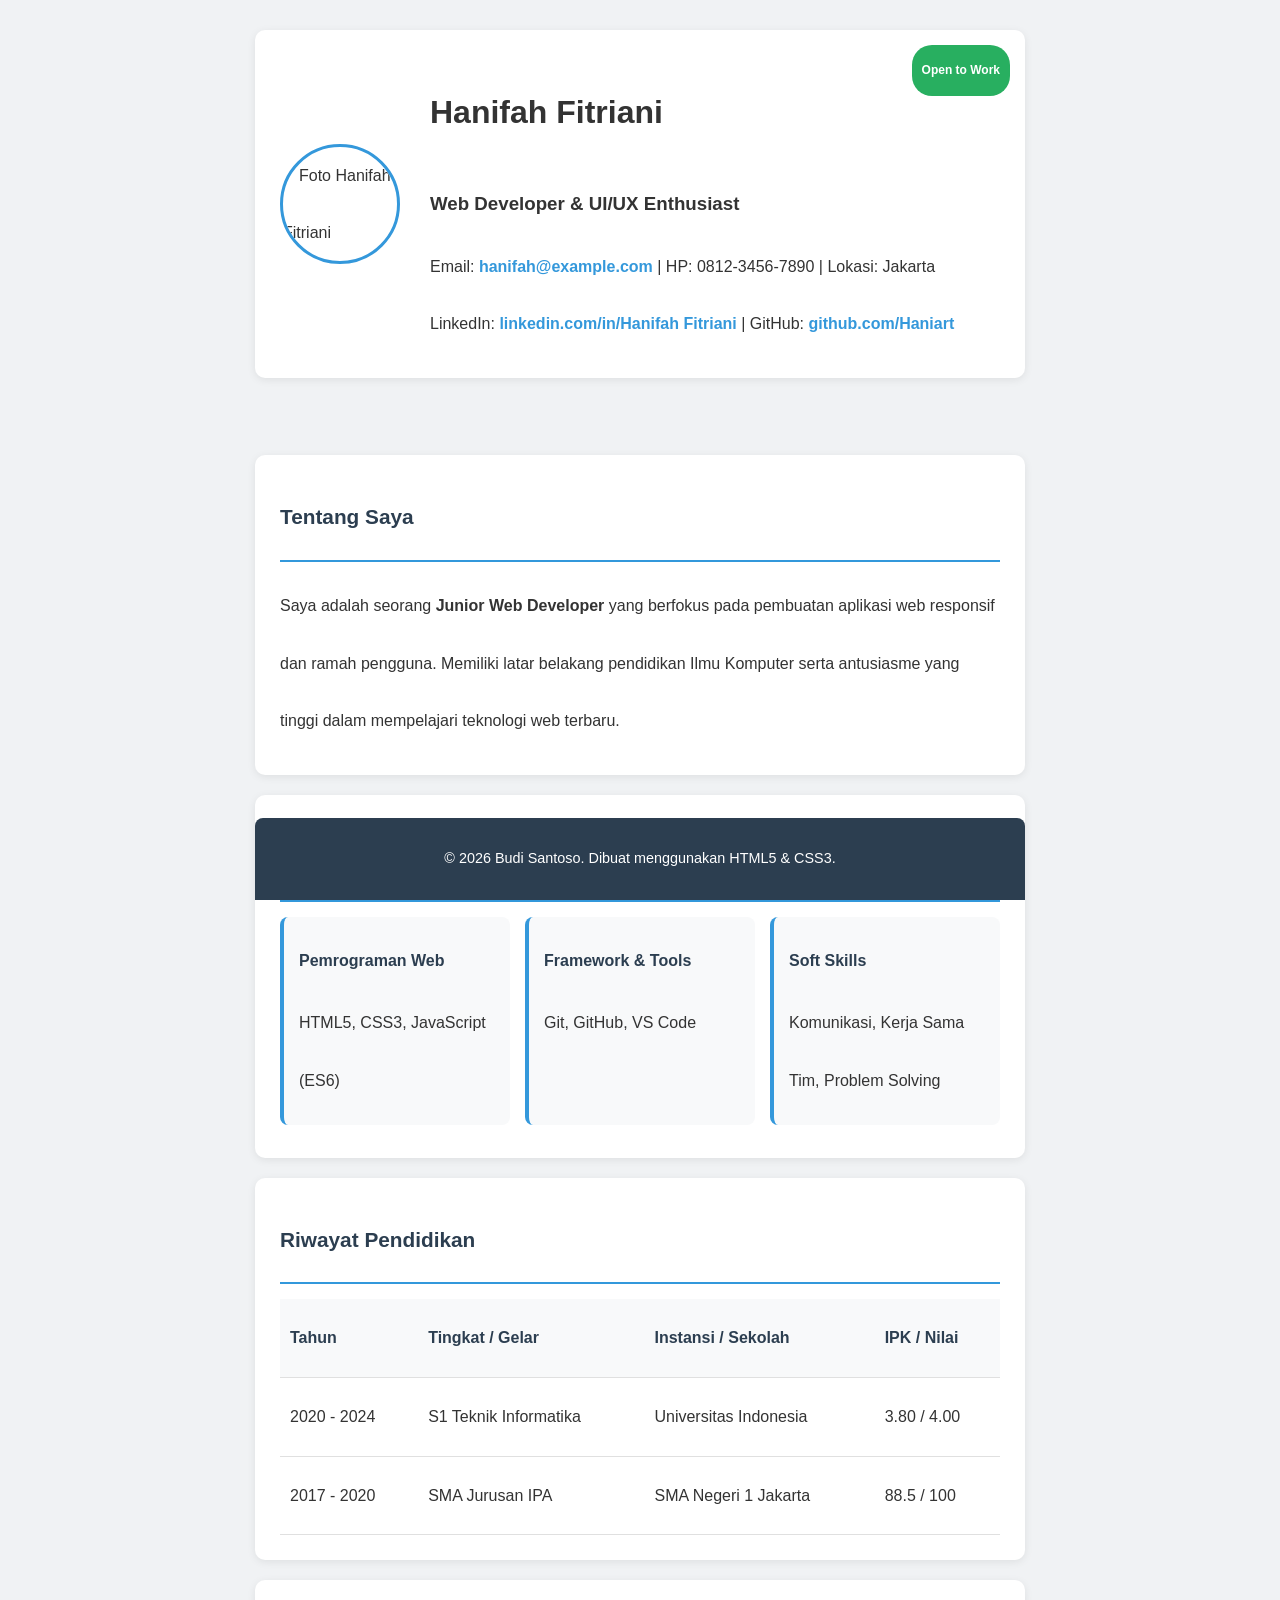
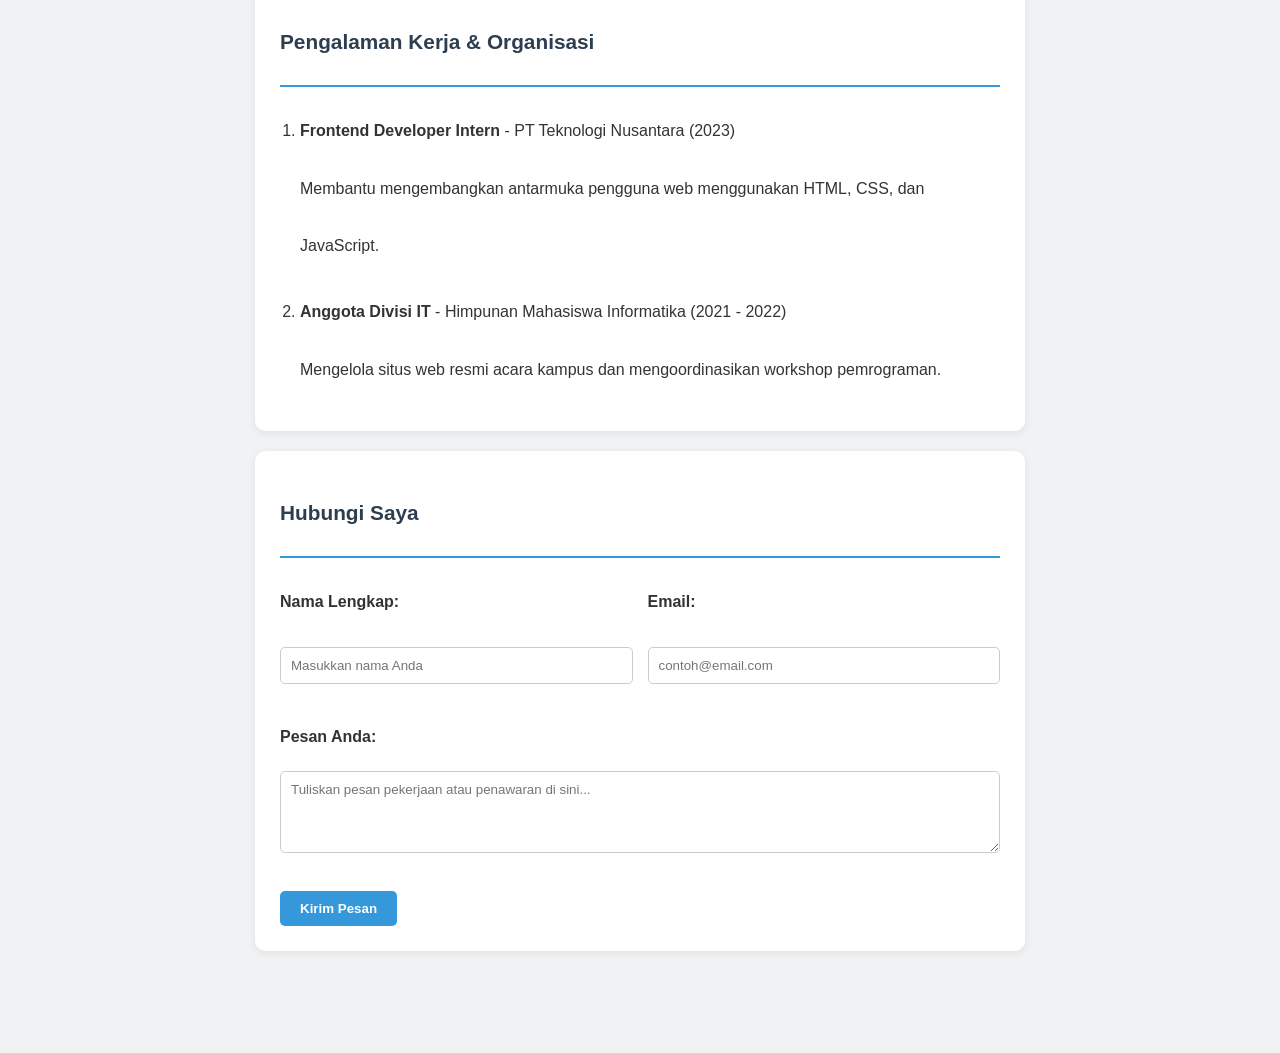
==== index.html @ 7c4cf9a4 "first commit" ====
<!DOCTYPE html>
<html lang="id">
<head>
  <meta charset="UTF-8">
  <meta name="viewport" content="width=device-width, initial-scale=1.0">
  <title>Curriculum Vitae - Budi Santoso</title>
  <style>
    /* 1. RESET & BASE STYLE (Menerapkan Selector Universal dan Format Warna HSL) */
    * {
      margin: 0;/*mengatur jarak semua sisi antar kolom*/
      padding: 0;/* mengatur jarak antara tepi dan isi kolom*/
      box-sizing: border-box;/*menghilangkan jarak bawaan elemen agar tidak ada space*/
    }
    
    body {
      font-family: 'Segoe UI', Arial, sans-serif; /*jenis huruf pada halaman*/
      background-color: hsl(220, 15%, 95%); /*warna latar belakang*/
      color: #333333;/*warna font*/
      line-height: 3.6; /*jarak antar baris kata*/
      max-width: 800px; /*mengatur maksimal lebar halaman*/
      /* Box Model: Margin atas 30px, Kiri/Kanan Auto (Tengah), Bawah 0 */
      margin: 30px auto 0 auto; /*mengatur jarak semua sisi antar kolom*/
      padding: 0 15px;/* mengatur jarak antara tepi dan isi kolom*/
    }

    /* 2. CONTAINER CARDS (Group Selector) */
    header, section {
      background: #ffffff;/*warna latar belakang*/
      padding: 25px;/* mengatur jarak antara tepi dan isi kolom*/
      border-radius: 10px;/*mengatur ujung kotak agar melengkung*/
      box-shadow: 0 2px 8px rgba(0,0,0,0.08);/*membuat bayangan pada kotak, agar berdimensi*/
      margin-bottom: 20px;/*mengatur jarak bawah kolom*/
    }

    h2 {
      color: #2c3e50; /*warna font*/
      border-bottom: 2px solid hsl(204, 70%, 53%);/*memberi garis bawah pada text tidak putus putus*/
      padding-bottom: 5px;/* mengatur jarak antara tulisan dengan garis bawah*/
      margin-bottom: 15px;/*mengatur jarak bawah antara garis dan teks selanjutnya*/
      font-size: 1.3rem; /* mengatur ukuran huruf*/
    }

    /* 3. HEADER (Penerapan CSS Grid, Position Relative & Absolute) */
    header {
      display: grid; /*mengatur isi sesuai baris agar foto dan informasi bisa berdampingan*/
      grid-template-columns: 130px 1fr;/*membagi menjadi 2 kolom yang berbeda*/
      gap: 20px; /* memberi jarak antar elemen seperti foto dan informasi*/
      align-items: center;/*membuat posisi sejajar di tengah*/
      position: relative;/*menjadi acuan posisi untuk elemen didalamnya*/ 
    }

    header img {
      border: 3px solid #3498db;/* mengatur warna pada tepi foto*/
      border-radius: 50%;/*membuat bentuk foto menjadi bulat*/
    }

    /* Badge "Open to Work" menggunakan Position Absolute */
    .badge-status {
      position: absolute; 
      top: 15px;/*memberikan jarak dibagian atas*/
      right: 15px;/*memberikan jarak dibagian kanan*/
      background-color: hsl(145, 63%, 42%);/*warna latar belakang*/
      color: white;/*warna font*/
      padding: 4px 10px;/* mengatur jarak antara tepi dan isi kolom*/
      font-size: 0.75rem;/* mengatur ukuran huruf*/
      border-radius: 20px;/*mengatur ujung kotak agar melengkung*/
      font-weight: bold;/*mencetak tebal font*/
    }

    /* Link dan Pseudo-class :hover */
    a {
      color: #3498db;/*warna font*/
      text-decoration: none;/*menghilangkan garis bawah pada link*/
      font-weight: 600;;/*menentukan tebal font*/
    }
    
    a:hover {
      text-decoration: underline; /*memunculakan garis bawah pada link*/
    }

    /* 4. KEAHLIAN & DISPLAY PROPERTIES */
    .skills-grid {
      display: grid;/*mengatur isi sesuai baris agar foto dan informasi bisa berdampingan*/
      grid-template-columns: 1fr 1fr 1fr; /*membagi menjadi 2 kolom yang berbeda*/
      gap: 15px;/* memberi jarak antar elemen seperti foto dan informasi*/
      list-style: none;/*menghilangkan tanda bulat bawaan list*/
    }

    .skill-card {
      background: #f8f9fa;/*warna latar belakang*/
      padding: 15px;/* mengatur jarak antara tepi dan isi kolom*/
      border-radius: 8px;/*membuat bentuk foto menjadi bulat*/
      border-left: 4px solid #3498db;/*memberi garis tepi hanya di sebelah kiri*/
    }

    .skill-card h3 {
      font-size: 1rem;/*ukuran font*/
      color: #2c3e50;/*warna font*/
      margin-bottom: 5px;/* memberi jarak dibawah judul*/
    }

    /* Class untuk belajar Display & Visibility */
    .aksesibilitas-tersembunyi {
      display: none; /*membuat elemen hilang dari halaman sepenuhnya*/
    }

    .elemen-cadangan {
      visibility: hidden; /*membuat elemen hilang dari halaman tetapi masih ada tempatnya*/
    }

    label {
      display: inline-block; /*bisa mengatur jarak elemen seperti block*/
      margin-bottom: 5px;/*mengatur jarak bawah antara garis dan teks selanjutnya*/
      font-weight: 600;/*menentukan tebal font*/
    }

    /* 5. LISTS & TABLES */
    ol { padding-left: 20px; }/* mengatur jarak antara tepi dan isi bagian kiri kolom*/
    li { margin-bottom: 8px; }/*mengatur jarak bawah antara garis dan teks selanjutnya*/

    table {
      width: 100%;/*membuat table 100% memenuhi kontainer*/
      border-collapse: collapse;/*mengabungkan garis bordr agar tidak terlihat terpisah*/
      margin-top: 10px;/*memberi jarak diaatas table*/
    }
    
    th, td {
      padding: 10px;/* mengatur jarak antara tepi dan isi kolom*/
      text-align: left; /*membuat text rata kiri*/
      border-bottom: 1px solid #e0e0e0;/*memberi garis dibagian bawah*/
    }
    
    th {
      background-color: #f8f9fa;/*warna latar belakang*/
      color: #2c3e50;/*warna font*/
    }

    /* 6. FORMULIR DENGAN CSS GRID */
    form {
      display: grid;/*mengatur isi sesuai baris agar foto dan informasi bisa berdampingan*/
      gap: 15px;/* memberi jarak antar elemen seperti foto dan informasi*/
    }

    .form-row {
      display: grid;/*mengatur isi sesuai baris agar foto dan informasi bisa berdampingan*/
      grid-template-columns: 1fr 1fr; /*membagi menjadi 2 kolom yang berbeda*/
      gap: 15px;/* memberi jarak antar elemen seperti foto dan informasi*/
    }

    input[type="text"], input[type="email"], textarea {
      width: 100%;/*membuat table 100% memenuhi kontainer*/
      padding: 10px;/* mengatur jarak antara tepi dan isi kolom*/
      border: 1px solid #cccccc;/*memberi garis tepi pada input*/
      border-radius: 5px;/*membuat bentuk foto menjadi bulat*/
      font-family: inherit;/*jenis huruf pada halaman*/
    }

    /* Pseudo-class :focus untuk Form */
    input:focus, textarea:focus {
      outline: none;/*menghilangkan garis luar*/
      border-color: #3498db;/*warna border*/
      border: 2px solid #3498db;/*mengubah border menjadi 2px berwarna biru*/
    }

    button {
      background-color: #3498db;/*warna latar belakang*/
      color: white;/*warna font*/
      padding: 10px 20px;/* mengatur jarak antara tepi dan isi kolom*/
      border: none;/*menghilangkan boarder*/
      border-radius: 5px;/*membuat bentuk foto menjadi bulat*/
      font-weight: bold;/*mencetak tebal font*/
      cursor: pointer;/*cursur berubah menjadi pointer ketika diarahkan*/
      transition: background 0.3s;/*membuat perubahan backround secara halus*/
      justify-self: start;/* menempatkan tombol di awal area grid*/
      display: inline-block;/*membuat tombol mengunakan prilaku inline block*/
    }

    button:hover {
      background-color: red; /*warna latar belakang*/
    }

    /* 7. FOOTER (Penerapan Position Sticky & Z-Index) */
    footer {
      position: sticky; /*ikut bergerak saat di scroll*/
      bottom: 0;/*mengatur jarak di bagian bawah*/
      z-index: 100; /*urutan elemen*/
      background-color: #2c3e50;/*warna latar belakang*/
      color: #ffffff;/*warna font*/
      text-align: center;/*membuat teks berada di tengah*/
      font-size: 0.9rem;/*menentukan ukuran font*/
      padding: 15px;/* mengatur jarak antara tepi dan isi kolom*/
      margin-top: 20px;/*mengatur jarak di bagian atas*/
      border-radius: 8px 8px 0 0;/*membuat bentuk foto menjadi bulat*/
    }

    /* 8. MEDIA QUERY (Responsive untuk Tampilan HP) */
    @media (max-width: 600px) { /*mengatur maksimal lebar halaman*/
     
      header {
        grid-template-columns: 1fr; /*membagi menjadi 2 kolom yang berbeda*/
        justify-items: center;/*membuat teks berada di tengah secara horizontal*/
        text-align: center;/*membuat teks berada di tengah*/
      }
      .skills-grid {
        grid-template-columns: 1fr;/*membagi menjadi 2 kolom yang berbeda*/
      }
      .form-row {
        grid-template-columns: 1fr; /*membagi menjadi 2 kolom yang berbeda*/
      }
    }
  </style>
</head>
<body>
  
  <!-- HEADER -->
  <header>
    <span class="badge-status">Open to Work</span>
    <img src="https://via.placeholder.com/150" alt="Foto Hanifah Fitriani" width="120" height="120">
    <div>
      <h1>Hanifah Fitriani</h1>
      <h3>Web Developer & UI/UX Enthusiast</h3>
      <p>Email: <a href="mailto:hanifah@example.com">hanifah@example.com</a> | HP: 0812-3456-7890 | Lokasi: Jakarta</p>
      <p>LinkedIn: <a href="#" target="_blank">linkedin.com/in/Hanifah Fitriani</a> | GitHub: <a href="#" target="_blank">github.com/Haniart</a></p>
    </div>
  </header>

  <!-- KONTEN UTAMA -->
  <main>
    <!-- Bukti penerapan Display & Visibility -->
    <p class="aksesibilitas-tersembunyi">Teks ini hilang sepenuhnya dari alur dokumen (display: none).</p>
    <div class="elemen-cadangan">Area ini tetap memakan ruang tetapi teksnya tersembunyi (visibility: hidden).</div>

    <!-- SECTION: TENTANG SAYA -->
    <section id="tentang">
      <h2>Tentang Saya</h2>
      <p>Saya adalah seorang <strong>Junior Web Developer</strong> yang berfokus pada pembuatan aplikasi web responsif dan ramah pengguna. Memiliki latar belakang pendidikan Ilmu Komputer serta antusiasme yang tinggi dalam mempelajari teknologi web terbaru.</p>
    </section>

    <!-- SECTION: KEAHLIAN -->
    <section id="keahlian">
      <h2>Keahlian (Skills)</h2>
      <ul class="skills-grid">
        <li class="skill-card">
          <h3>Pemrograman Web</h3>
          <p>HTML5, CSS3, JavaScript (ES6)</p>
        </li>
        <li class="skill-card">
          <h3>Framework & Tools</h3>
          <p>Git, GitHub, VS Code</p>
        </li>
        <li class="skill-card">
          <h3>Soft Skills</h3>
          <p>Komunikasi, Kerja Sama Tim, Problem Solving</p>
        </li>
      </ul>
    </section>

    <!-- SECTION: PENDIDIKAN -->
    <section id="pendidikan">
      <h2>Riwayat Pendidikan</h2>
      <table>
        <thead>
          <tr>
            <th>Tahun</th>
            <th>Tingkat / Gelar</th>
            <th>Instansi / Sekolah</th>
            <th>IPK / Nilai</th>
          </tr>
        </thead>
        <tbody>
          <tr>
            <td>2020 - 2024</td>
            <td>S1 Teknik Informatika</td>
            <td>Universitas Indonesia</td>
            <td>3.80 / 4.00</td>
          </tr>
          <tr>
            <td>2017 - 2020</td>
            <td>SMA Jurusan IPA</td>
            <td>SMA Negeri 1 Jakarta</td>
            <td>88.5 / 100</td>
          </tr>
        </tbody>
      </table>
    </section>

    <!-- SECTION: PENGALAMAN -->
    <section id="pengalaman">
      <h2>Pengalaman Kerja & Organisasi</h2>
      <ol>
        <li>
          <strong>Frontend Developer Intern</strong> - PT Teknologi Nusantara (2023)
          <p>Membantu mengembangkan antarmuka pengguna web menggunakan HTML, CSS, dan JavaScript.</p>
        </li>
        <li>
          <strong>Anggota Divisi IT</strong> - Himpunan Mahasiswa Informatika (2021 - 2022)
          <p>Mengelola situs web resmi acara kampus dan mengoordinasikan workshop pemrograman.</p>
        </li>
      </ol>
    </section>

    <!-- TEMPAT TUGAS TAMBAHAN DI SINI -->
    <!-- Tambahkan <section> Portofolio atau Hobi & Minat kamu di bawah baris ini! -->


    <!-- SECTION: KONTAK -->
    <section id="kontak">
      <h2>Hubungi Saya</h2>
      <form action="#" method="POST">
        <div class="form-row">
          <div>
            <label for="nama">Nama Lengkap:</label>
            <input type="text" id="nama" name="nama" placeholder="Masukkan nama Anda" required>
          </div>
          <div>
            <label for="email">Email:</label>
            <input type="email" id="email" name="email" placeholder="contoh@email.com" required>
          </div>
        </div>
        <div>
          <label for="pesan">Pesan Anda:</label>
          <textarea id="pesan" name="pesan" rows="4" placeholder="Tuliskan pesan pekerjaan atau penawaran di sini..." required></textarea>
        </div>
        <button type="submit">Kirim Pesan</button>
      </form>
    </section>
  </main>

  <!-- FOOTER -->
  <footer>
    <p>&copy; 2026 Budi Santoso. Dibuat menggunakan HTML5 & CSS3.</p>
  </footer>

</body>
</html>
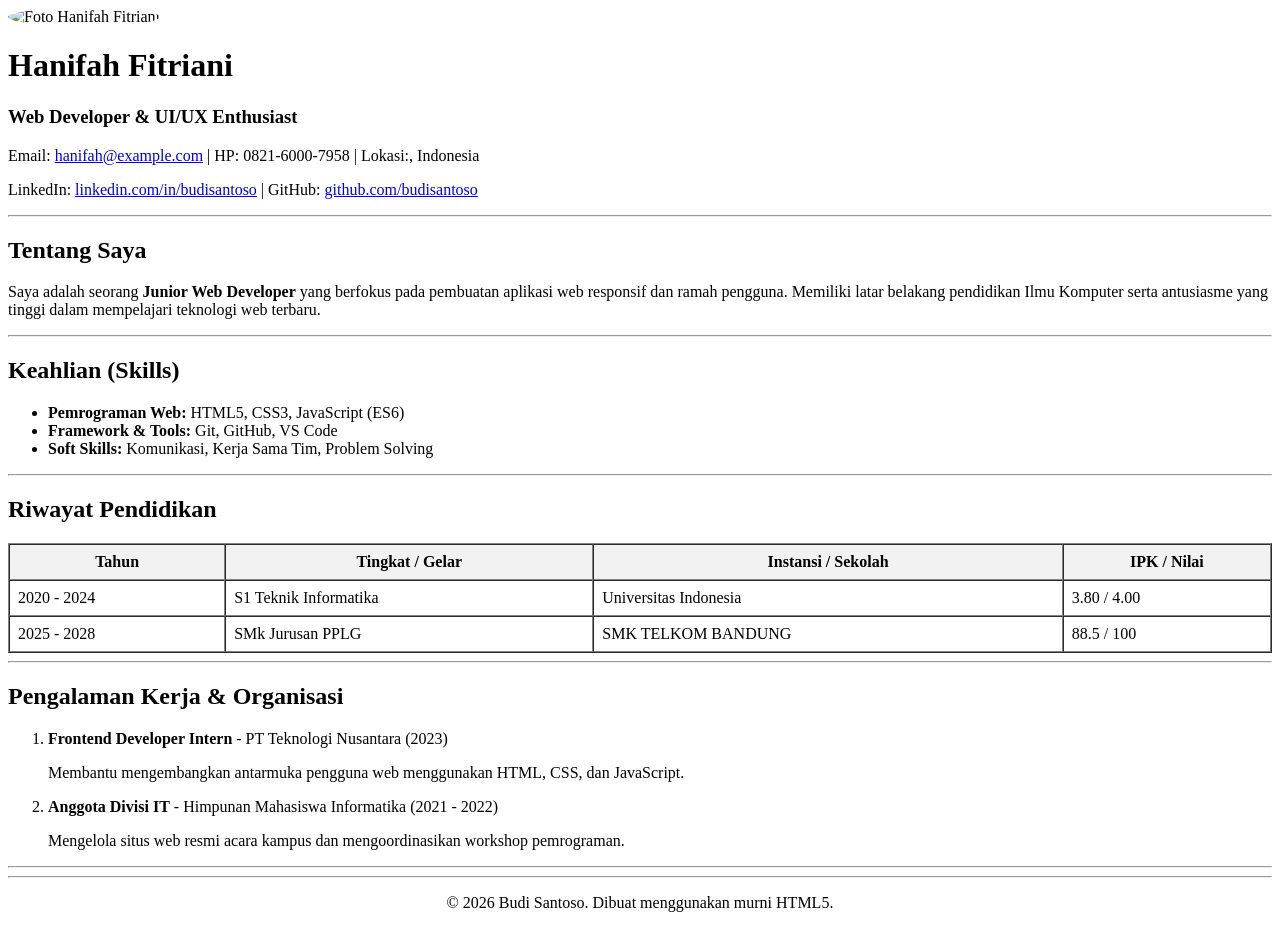
==== commit 990b6a22: "first commit" ====
--- a/index.html
+++ b/index.html
@@ -3,264 +3,59 @@
 <head>
   <meta charset="UTF-8">
   <meta name="viewport" content="width=device-width, initial-scale=1.0">
-  <title>Curriculum Vitae - Budi Santoso</title>
-  <style>
-    /* 1. RESET & BASE STYLE (Menerapkan Selector Universal dan Format Warna HSL) */
-    * {
-      margin: 0;/*mengatur jarak semua sisi antar kolom*/
-      padding: 0;/* mengatur jarak antara tepi dan isi kolom*/
-      box-sizing: border-box;/*menghilangkan jarak bawaan elemen agar tidak ada space*/
-    }
-    
-    body {
-      font-family: 'Segoe UI', Arial, sans-serif; /*jenis huruf pada halaman*/
-      background-color: hsl(220, 15%, 95%); /*warna latar belakang*/
-      color: #333333;/*warna font*/
-      line-height: 3.6; /*jarak antar baris kata*/
-      max-width: 800px; /*mengatur maksimal lebar halaman*/
-      /* Box Model: Margin atas 30px, Kiri/Kanan Auto (Tengah), Bawah 0 */
-      margin: 30px auto 0 auto; /*mengatur jarak semua sisi antar kolom*/
-      padding: 0 15px;/* mengatur jarak antara tepi dan isi kolom*/
-    }
-
-    /* 2. CONTAINER CARDS (Group Selector) */
-    header, section {
-      background: #ffffff;/*warna latar belakang*/
-      padding: 25px;/* mengatur jarak antara tepi dan isi kolom*/
-      border-radius: 10px;/*mengatur ujung kotak agar melengkung*/
-      box-shadow: 0 2px 8px rgba(0,0,0,0.08);/*membuat bayangan pada kotak, agar berdimensi*/
-      margin-bottom: 20px;/*mengatur jarak bawah kolom*/
-    }
-
-    h2 {
-      color: #2c3e50; /*warna font*/
-      border-bottom: 2px solid hsl(204, 70%, 53%);/*memberi garis bawah pada text tidak putus putus*/
-      padding-bottom: 5px;/* mengatur jarak antara tulisan dengan garis bawah*/
-      margin-bottom: 15px;/*mengatur jarak bawah antara garis dan teks selanjutnya*/
-      font-size: 1.3rem; /* mengatur ukuran huruf*/
-    }
-
-    /* 3. HEADER (Penerapan CSS Grid, Position Relative & Absolute) */
-    header {
-      display: grid; /*mengatur isi sesuai baris agar foto dan informasi bisa berdampingan*/
-      grid-template-columns: 130px 1fr;/*membagi menjadi 2 kolom yang berbeda*/
-      gap: 20px; /* memberi jarak antar elemen seperti foto dan informasi*/
-      align-items: center;/*membuat posisi sejajar di tengah*/
-      position: relative;/*menjadi acuan posisi untuk elemen didalamnya*/ 
-    }
-
-    header img {
-      border: 3px solid #3498db;/* mengatur warna pada tepi foto*/
-      border-radius: 50%;/*membuat bentuk foto menjadi bulat*/
-    }
-
-    /* Badge "Open to Work" menggunakan Position Absolute */
-    .badge-status {
-      position: absolute; 
-      top: 15px;/*memberikan jarak dibagian atas*/
-      right: 15px;/*memberikan jarak dibagian kanan*/
-      background-color: hsl(145, 63%, 42%);/*warna latar belakang*/
-      color: white;/*warna font*/
-      padding: 4px 10px;/* mengatur jarak antara tepi dan isi kolom*/
-      font-size: 0.75rem;/* mengatur ukuran huruf*/
-      border-radius: 20px;/*mengatur ujung kotak agar melengkung*/
-      font-weight: bold;/*mencetak tebal font*/
-    }
-
-    /* Link dan Pseudo-class :hover */
-    a {
-      color: #3498db;/*warna font*/
-      text-decoration: none;/*menghilangkan garis bawah pada link*/
-      font-weight: 600;;/*menentukan tebal font*/
-    }
-    
-    a:hover {
-      text-decoration: underline; /*memunculakan garis bawah pada link*/
-    }
-
-    /* 4. KEAHLIAN & DISPLAY PROPERTIES */
-    .skills-grid {
-      display: grid;/*mengatur isi sesuai baris agar foto dan informasi bisa berdampingan*/
-      grid-template-columns: 1fr 1fr 1fr; /*membagi menjadi 2 kolom yang berbeda*/
-      gap: 15px;/* memberi jarak antar elemen seperti foto dan informasi*/
-      list-style: none;/*menghilangkan tanda bulat bawaan list*/
-    }
-
-    .skill-card {
-      background: #f8f9fa;/*warna latar belakang*/
-      padding: 15px;/* mengatur jarak antara tepi dan isi kolom*/
-      border-radius: 8px;/*membuat bentuk foto menjadi bulat*/
-      border-left: 4px solid #3498db;/*memberi garis tepi hanya di sebelah kiri*/
-    }
-
-    .skill-card h3 {
-      font-size: 1rem;/*ukuran font*/
-      color: #2c3e50;/*warna font*/
-      margin-bottom: 5px;/* memberi jarak dibawah judul*/
-    }
-
-    /* Class untuk belajar Display & Visibility */
-    .aksesibilitas-tersembunyi {
-      display: none; /*membuat elemen hilang dari halaman sepenuhnya*/
-    }
-
-    .elemen-cadangan {
-      visibility: hidden; /*membuat elemen hilang dari halaman tetapi masih ada tempatnya*/
-    }
-
-    label {
-      display: inline-block; /*bisa mengatur jarak elemen seperti block*/
-      margin-bottom: 5px;/*mengatur jarak bawah antara garis dan teks selanjutnya*/
-      font-weight: 600;/*menentukan tebal font*/
-    }
-
-    /* 5. LISTS & TABLES */
-    ol { padding-left: 20px; }/* mengatur jarak antara tepi dan isi bagian kiri kolom*/
-    li { margin-bottom: 8px; }/*mengatur jarak bawah antara garis dan teks selanjutnya*/
-
-    table {
-      width: 100%;/*membuat table 100% memenuhi kontainer*/
-      border-collapse: collapse;/*mengabungkan garis bordr agar tidak terlihat terpisah*/
-      margin-top: 10px;/*memberi jarak diaatas table*/
-    }
-    
-    th, td {
-      padding: 10px;/* mengatur jarak antara tepi dan isi kolom*/
-      text-align: left; /*membuat text rata kiri*/
-      border-bottom: 1px solid #e0e0e0;/*memberi garis dibagian bawah*/
-    }
-    
-    th {
-      background-color: #f8f9fa;/*warna latar belakang*/
-      color: #2c3e50;/*warna font*/
-    }
-
-    /* 6. FORMULIR DENGAN CSS GRID */
-    form {
-      display: grid;/*mengatur isi sesuai baris agar foto dan informasi bisa berdampingan*/
-      gap: 15px;/* memberi jarak antar elemen seperti foto dan informasi*/
-    }
-
-    .form-row {
-      display: grid;/*mengatur isi sesuai baris agar foto dan informasi bisa berdampingan*/
-      grid-template-columns: 1fr 1fr; /*membagi menjadi 2 kolom yang berbeda*/
-      gap: 15px;/* memberi jarak antar elemen seperti foto dan informasi*/
-    }
-
-    input[type="text"], input[type="email"], textarea {
-      width: 100%;/*membuat table 100% memenuhi kontainer*/
-      padding: 10px;/* mengatur jarak antara tepi dan isi kolom*/
-      border: 1px solid #cccccc;/*memberi garis tepi pada input*/
-      border-radius: 5px;/*membuat bentuk foto menjadi bulat*/
-      font-family: inherit;/*jenis huruf pada halaman*/
-    }
-
-    /* Pseudo-class :focus untuk Form */
-    input:focus, textarea:focus {
-      outline: none;/*menghilangkan garis luar*/
-      border-color: #3498db;/*warna border*/
-      border: 2px solid #3498db;/*mengubah border menjadi 2px berwarna biru*/
-    }
-
-    button {
-      background-color: #3498db;/*warna latar belakang*/
-      color: white;/*warna font*/
-      padding: 10px 20px;/* mengatur jarak antara tepi dan isi kolom*/
-      border: none;/*menghilangkan boarder*/
-      border-radius: 5px;/*membuat bentuk foto menjadi bulat*/
-      font-weight: bold;/*mencetak tebal font*/
-      cursor: pointer;/*cursur berubah menjadi pointer ketika diarahkan*/
-      transition: background 0.3s;/*membuat perubahan backround secara halus*/
-      justify-self: start;/* menempatkan tombol di awal area grid*/
-      display: inline-block;/*membuat tombol mengunakan prilaku inline block*/
-    }
-
-    button:hover {
-      background-color: red; /*warna latar belakang*/
-    }
-
-    /* 7. FOOTER (Penerapan Position Sticky & Z-Index) */
-    footer {
-      position: sticky; /*ikut bergerak saat di scroll*/
-      bottom: 0;/*mengatur jarak di bagian bawah*/
-      z-index: 100; /*urutan elemen*/
-      background-color: #2c3e50;/*warna latar belakang*/
-      color: #ffffff;/*warna font*/
-      text-align: center;/*membuat teks berada di tengah*/
-      font-size: 0.9rem;/*menentukan ukuran font*/
-      padding: 15px;/* mengatur jarak antara tepi dan isi kolom*/
-      margin-top: 20px;/*mengatur jarak di bagian atas*/
-      border-radius: 8px 8px 0 0;/*membuat bentuk foto menjadi bulat*/
-    }
-
-    /* 8. MEDIA QUERY (Responsive untuk Tampilan HP) */
-    @media (max-width: 600px) { /*mengatur maksimal lebar halaman*/
-     
-      header {
-        grid-template-columns: 1fr; /*membagi menjadi 2 kolom yang berbeda*/
-        justify-items: center;/*membuat teks berada di tengah secara horizontal*/
-        text-align: center;/*membuat teks berada di tengah*/
-      }
-      .skills-grid {
-        grid-template-columns: 1fr;/*membagi menjadi 2 kolom yang berbeda*/
-      }
-      .form-row {
-        grid-template-columns: 1fr; /*membagi menjadi 2 kolom yang berbeda*/
-      }
-    }
-  </style>
+  <title>Curriculum Vitae - Hanifah Fitriani</title>
 </head>
 <body>
-  
-  <!-- HEADER -->
+
+  <!-- HEADER / BAGIAN ATAS -->
   <header>
-    <span class="badge-status">Open to Work</span>
-    <img src="https://via.placeholder.com/150" alt="Foto Hanifah Fitriani" width="120" height="120">
-    <div>
-      <h1>Hanifah Fitriani</h1>
-      <h3>Web Developer & UI/UX Enthusiast</h3>
-      <p>Email: <a href="mailto:hanifah@example.com">hanifah@example.com</a> | HP: 0812-3456-7890 | Lokasi: Jakarta</p>
-      <p>LinkedIn: <a href="#" target="_blank">linkedin.com/in/Hanifah Fitriani</a> | GitHub: <a href="#" target="_blank">github.com/Haniart</a></p>
-    </div>
+    <img src="https://via.placeholder.com/150" alt="Foto Hanifah Fitriani" width="150" style="border-radius: 50%;">
+    <h1>Hanifah Fitriani</h1>
+    <h3>Web Developer & UI/UX Enthusiast</h3>
+    <p>
+      Email: <a href="mailto:hanifahfitriani@example.com">hanifah@example.com</a> | 
+      HP: 0821-6000-7958 | 
+      Lokasi:, Indonesia
+    </p>
+    <p>
+      LinkedIn: <a href="https://linkedin.com" target="_blank">linkedin.com/in/budisantoso</a> | 
+      GitHub: <a href="https://github.com" target="_blank">github.com/budisantoso</a>
+    </p>
   </header>
+
+  <hr>
 
   <!-- KONTEN UTAMA -->
   <main>
-    <!-- Bukti penerapan Display & Visibility -->
-    <p class="aksesibilitas-tersembunyi">Teks ini hilang sepenuhnya dari alur dokumen (display: none).</p>
-    <div class="elemen-cadangan">Area ini tetap memakan ruang tetapi teksnya tersembunyi (visibility: hidden).</div>
 
-    <!-- SECTION: TENTANG SAYA -->
+    <!-- SECTION 1: TENTANG SAYA -->
     <section id="tentang">
       <h2>Tentang Saya</h2>
-      <p>Saya adalah seorang <strong>Junior Web Developer</strong> yang berfokus pada pembuatan aplikasi web responsif dan ramah pengguna. Memiliki latar belakang pendidikan Ilmu Komputer serta antusiasme yang tinggi dalam mempelajari teknologi web terbaru.</p>
+      <p>
+        Saya adalah seorang <strong>Junior Web Developer</strong> yang berfokus pada pembuatan aplikasi web responsif dan ramah pengguna. Memiliki latar belakang pendidikan Ilmu Komputer serta antusiasme yang tinggi dalam mempelajari teknologi web terbaru.
+      </p>
     </section>
 
-    <!-- SECTION: KEAHLIAN -->
+    <hr>
+
+    <!-- SECTION 2: KEAHLIAN -->
     <section id="keahlian">
       <h2>Keahlian (Skills)</h2>
-      <ul class="skills-grid">
-        <li class="skill-card">
-          <h3>Pemrograman Web</h3>
-          <p>HTML5, CSS3, JavaScript (ES6)</p>
-        </li>
-        <li class="skill-card">
-          <h3>Framework & Tools</h3>
-          <p>Git, GitHub, VS Code</p>
-        </li>
-        <li class="skill-card">
-          <h3>Soft Skills</h3>
-          <p>Komunikasi, Kerja Sama Tim, Problem Solving</p>
-        </li>
+      <ul>
+        <li><strong>Pemrograman Web:</strong> HTML5, CSS3, JavaScript (ES6)</li>
+        <li><strong>Framework & Tools:</strong> Git, GitHub, VS Code</li>
+        <li><strong>Soft Skills:</strong> Komunikasi, Kerja Sama Tim, Problem Solving</li>
       </ul>
     </section>
 
-    <!-- SECTION: PENDIDIKAN -->
+    <hr>
+
+    <!-- SECTION 3: RIWAYAT PENDIDIKAN -->
     <section id="pendidikan">
       <h2>Riwayat Pendidikan</h2>
-      <table>
+      <table border="1" cellpadding="8" cellspacing="0" width="100%">
         <thead>
-          <tr>
+          <tr bgcolor="#f2f2f2">
             <th>Tahun</th>
             <th>Tingkat / Gelar</th>
             <th>Instansi / Sekolah</th>
@@ -275,16 +70,18 @@
             <td>3.80 / 4.00</td>
           </tr>
           <tr>
-            <td>2017 - 2020</td>
-            <td>SMA Jurusan IPA</td>
-            <td>SMA Negeri 1 Jakarta</td>
+            <td>2025 - 2028</td>
+            <td>SMk Jurusan PPLG</td>
+            <td>SMK TELKOM BANDUNG</td>
             <td>88.5 / 100</td>
           </tr>
         </tbody>
       </table>
     </section>
 
-    <!-- SECTION: PENGALAMAN -->
+    <hr>
+
+    <!-- SECTION 4: PENGALAMAN KERJA -->
     <section id="pengalaman">
       <h2>Pengalaman Kerja & Organisasi</h2>
       <ol>
@@ -299,36 +96,20 @@
       </ol>
     </section>
 
-    <!-- TEMPAT TUGAS TAMBAHAN DI SINI -->
-    <!-- Tambahkan <section> Portofolio atau Hobi & Minat kamu di bawah baris ini! -->
+    <hr>
 
+    <!-- SECTION 5: FORMULIR KONTAK -->
+    <section id="kontak">
+   
+    </section>
 
-    <!-- SECTION: KONTAK -->
-    <section id="kontak">
-      <h2>Hubungi Saya</h2>
-      <form action="#" method="POST">
-        <div class="form-row">
-          <div>
-            <label for="nama">Nama Lengkap:</label>
-            <input type="text" id="nama" name="nama" placeholder="Masukkan nama Anda" required>
-          </div>
-          <div>
-            <label for="email">Email:</label>
-            <input type="email" id="email" name="email" placeholder="contoh@email.com" required>
-          </div>
-        </div>
-        <div>
-          <label for="pesan">Pesan Anda:</label>
-          <textarea id="pesan" name="pesan" rows="4" placeholder="Tuliskan pesan pekerjaan atau penawaran di sini..." required></textarea>
-        </div>
-        <button type="submit">Kirim Pesan</button>
-      </form>
-    </section>
   </main>
+
+  <hr>
 
   <!-- FOOTER -->
   <footer>
-    <p>&copy; 2026 Budi Santoso. Dibuat menggunakan HTML5 & CSS3.</p>
+    <p align="center">&copy; 2026 Budi Santoso. Dibuat menggunakan murni HTML5.</p>
   </footer>
 
 </body>
